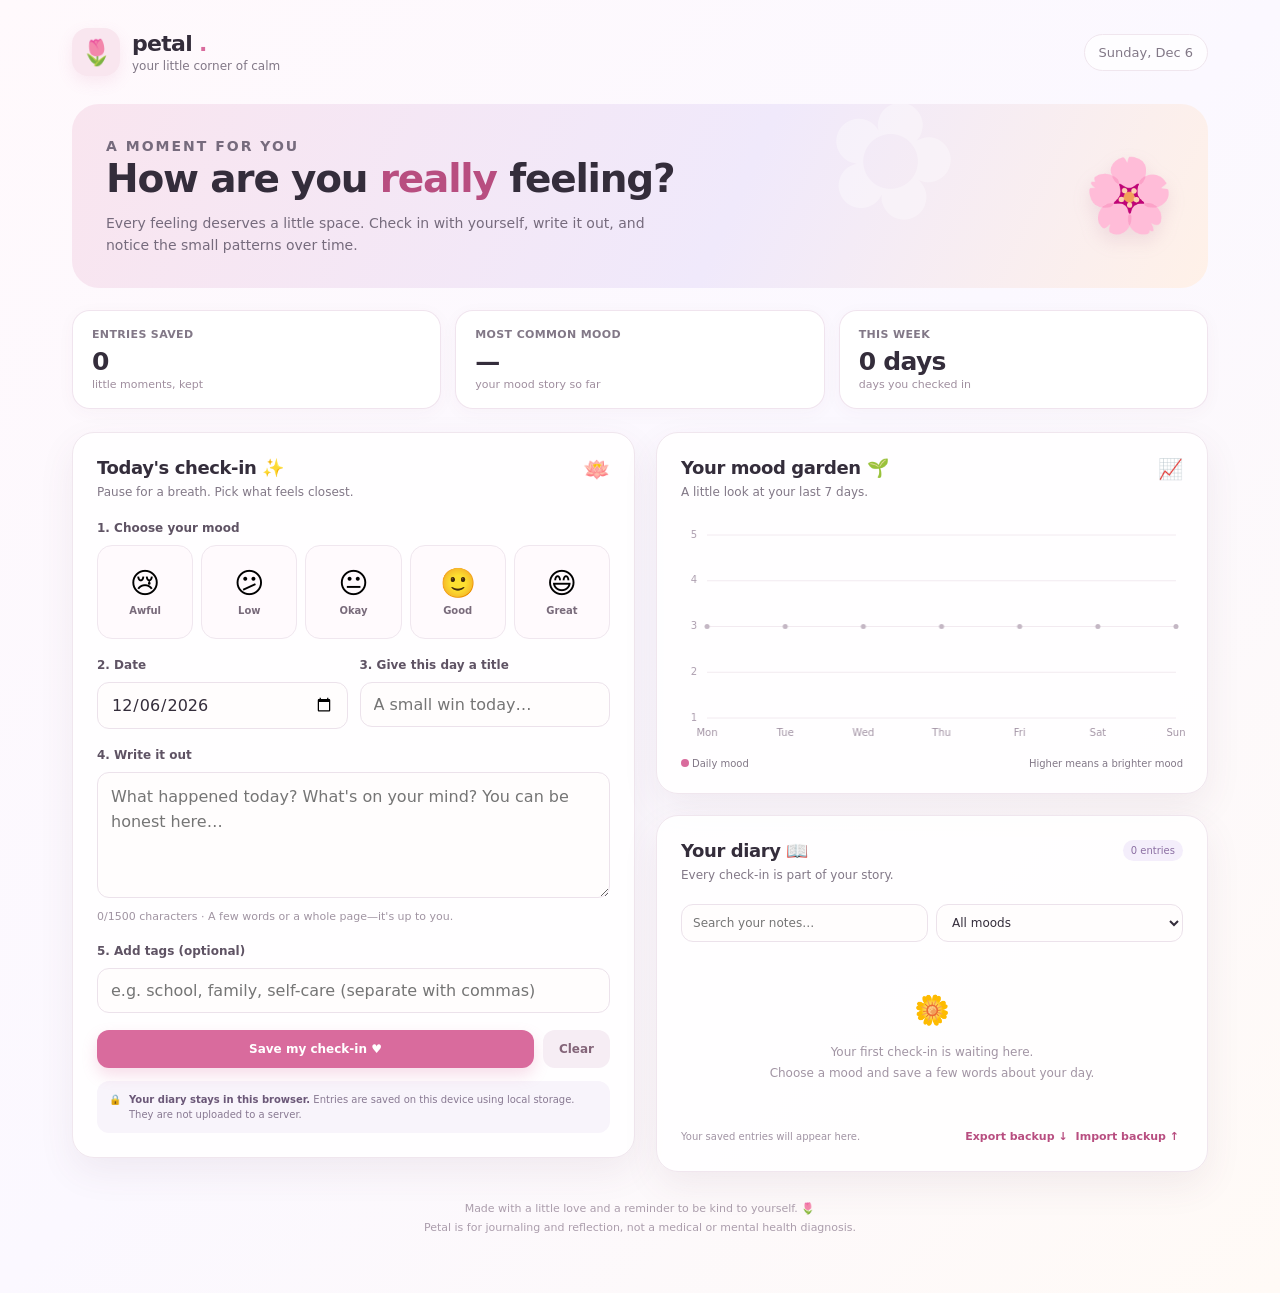
==== mood-tracker-diary.html @ ec08fe1b "Add files via upload" ====
<!DOCTYPE html>
<html lang="en">
<head>
<meta charset="UTF-8" />
<meta name="viewport" content="width=device-width, initial-scale=1.0" />
<title>Petal — Mood Tracker & Diary</title>
<style>
  :root{--ink:#342d3b;--muted:#827887;--pink:#d96b9d;--pink-dark:#b84e80;--rose:#f9e6ef;--lav:#eee8fb;--cream:#fffaf8;--line:#f0e6ee;--white:#fff;--green:#527d68;--shadow:0 14px 36px rgba(105,66,94,.08)}
  *{box-sizing:border-box}
  body{margin:0;background:linear-gradient(135deg,#fff9fc 0%,#fbf8ff 50%,#fffaf6 100%);font-family:Inter,ui-rounded,"Segoe UI",system-ui,-apple-system,sans-serif;color:var(--ink);min-height:100vh}
  button,input,textarea,select{font:inherit}
  button{cursor:pointer}
  .shell{max-width:1180px;margin:0 auto;padding:28px 22px 56px}
  header{display:flex;justify-content:space-between;align-items:center;gap:16px;margin-bottom:28px}
  .brand{display:flex;align-items:center;gap:12px}
  .brand-mark{display:grid;place-items:center;width:48px;height:48px;background:#f9e6ef;border-radius:16px;font-size:25px;box-shadow:0 6px 16px rgba(217,107,157,.12)}
  .brand h1{font-size:22px;letter-spacing:-.7px;margin:0;font-weight:800}
  .brand p{font-size:12px;color:var(--muted);margin:3px 0 0}
  .today-chip{border:1px solid var(--line);background:rgba(255,255,255,.78);color:var(--muted);padding:10px 14px;border-radius:999px;font-size:13px;white-space:nowrap}
  .hero{border-radius:27px;padding:31px 34px;background:linear-gradient(115deg,#f9e5ef 0%,#f0e9fb 58%,#fff1e8 100%);display:flex;align-items:center;justify-content:space-between;gap:22px;margin-bottom:22px;overflow:hidden;position:relative}
  .hero:after{content:'✿';position:absolute;right:22%;top:-38px;font-size:160px;color:rgba(255,255,255,.34);transform:rotate(15deg);pointer-events:none}
  .hero-copy{position:relative;z-index:1;max-width:650px}
  .eyebrow{text-transform:uppercase;letter-spacing:2px;font-size:10px;font-weight:800;color:#9f6287;margin:0 0 9px}
  .hero h2{font-size:clamp(27px,4vw,39px);letter-spacing:-1.2px;line-height:1.12;margin:0 0 11px}
  .hero p{margin:0;color:#766b7d;line-height:1.6;font-size:14px;max-width:540px}
  .hero-flower{font-size:72px;min-width:90px;text-align:center;filter:drop-shadow(0 8px 9px rgba(163,91,132,.14));z-index:1}
  .stats{display:grid;grid-template-columns:repeat(3,1fr);gap:14px;margin-bottom:23px}
  .stat{background:rgba(255,255,255,.88);border:1px solid rgba(239,226,237,.9);border-radius:18px;padding:17px 19px;box-shadow:0 4px 18px rgba(105,66,94,.035)}
  .stat-label{font-size:11px;color:var(--muted);font-weight:700;letter-spacing:.35px}
  .stat-value{font-size:25px;font-weight:800;letter-spacing:-.7px;margin-top:6px}
  .stat-note{font-size:11px;color:#a08f9f;margin-top:2px}
  .layout{display:grid;grid-template-columns:minmax(0,1.02fr) minmax(0,1fr);gap:21px;align-items:start}
  .panel{background:rgba(255,255,255,.9);border:1px solid var(--line);border-radius:22px;box-shadow:var(--shadow);padding:24px}
  .panel-head{display:flex;align-items:flex-start;justify-content:space-between;gap:12px;margin-bottom:20px}
  .panel h3{font-size:18px;letter-spacing:-.4px;margin:0}
  .panel-sub{font-size:12px;color:var(--muted);margin:5px 0 0;line-height:1.5}
  .small-label{display:block;font-weight:750;font-size:12px;margin:19px 0 10px;color:#5f5364}
  .moods{display:grid;grid-template-columns:repeat(5,minmax(0,1fr));gap:8px}
  .mood-btn{border:1px solid #f0e7ef;background:#fffafd;border-radius:15px;min-height:94px;padding:10px 4px 9px;display:flex;flex-direction:column;align-items:center;justify-content:center;gap:7px;transition:transform .15s,border-color .15s,background .15s}
  .mood-btn:hover{transform:translateY(-2px);border-color:#e5a8c7}
  .mood-btn[aria-pressed="true"]{background:#fce8f1;border:2px solid var(--pink);padding:9px 3px 8px;box-shadow:0 5px 13px rgba(217,107,157,.1)}
  .mood-emoji{font-size:29px;line-height:1}
  .mood-name{font-size:10px;font-weight:800;color:#796b7b}
  .field{width:100%;border:1px solid #ece2eb;background:#fffdfd;border-radius:12px;padding:12px 13px;outline:none;color:var(--ink);transition:border-color .15s,box-shadow .15s}
  .field:focus{border-color:#dc91b5;box-shadow:0 0 0 3px rgba(217,107,157,.12)}
  textarea.field{min-height:126px;resize:vertical;line-height:1.55}
  .form-row{display:grid;grid-template-columns:1fr 1fr;gap:12px}
  .helper{font-size:11px;color:#a094a2;margin-top:7px;line-height:1.45}
  .btn-row{display:flex;gap:9px;margin-top:17px;flex-wrap:wrap}
  .btn{border:0;border-radius:12px;padding:12px 16px;font-size:12px;font-weight:800;transition:transform .15s,filter .15s}
  .btn:hover{transform:translateY(-1px);filter:brightness(.99)}
  .btn-primary{background:var(--pink);color:white;box-shadow:0 7px 15px rgba(217,107,157,.22);flex:1}
  .btn-secondary{background:#f6edf4;color:#846579}
  .right-stack{display:flex;flex-direction:column;gap:21px}
  .chart-wrap{height:228px;position:relative;margin:4px -4px 0}
  canvas{width:100%;height:100%;display:block}
  .chart-legend{display:flex;align-items:center;gap:7px;flex-wrap:wrap;margin-top:9px;font-size:10px;color:var(--muted)}
  .legend-dot{width:8px;height:8px;border-radius:50%;display:inline-block;margin-right:3px}
  .history-tools{display:flex;gap:8px;margin-bottom:15px}
  .history-tools .field{padding:10px 11px;font-size:12px;min-width:0}
  .history-list{display:flex;flex-direction:column;gap:10px}
  .entry{border:1px solid #f0e7ee;border-radius:15px;padding:14px;background:#fffdfd}
  .entry-top{display:flex;align-items:center;gap:10px}
  .entry-emoji{width:43px;height:43px;flex:0 0 43px;background:#fbf0f5;border-radius:13px;display:grid;place-items:center;font-size:25px}
  .entry-main{min-width:0;flex:1}
  .entry-title{font-weight:800;font-size:13px;margin:0}
  .entry-date{font-size:10px;color:#9b8e9e;margin-top:4px}
  .entry-actions{display:flex;gap:5px}
  .icon-btn{border:0;background:#f8f1f6;color:#927b8f;border-radius:9px;width:29px;height:29px;font-size:13px;display:grid;place-items:center}
  .entry-note{font-size:12px;line-height:1.6;color:#6c6170;margin:12px 0 0;white-space:pre-wrap;overflow-wrap:anywhere}
  .entry-tags{display:flex;gap:5px;flex-wrap:wrap;margin-top:10px}
  .tag{font-size:10px;border-radius:999px;padding:5px 8px;background:#f4eefb;color:#8c70a3}
  .empty{padding:29px 12px;text-align:center;color:#a295a4;font-size:12px;line-height:1.7}
  .empty span{display:block;font-size:29px;margin-bottom:7px}
  .history-foot{display:flex;justify-content:space-between;align-items:center;gap:9px;margin-top:14px;font-size:10px;color:#a194a4}
  .text-button{color:var(--pink-dark);border:0;background:none;font-size:11px;font-weight:800;padding:4px}
  footer{text-align:center;color:#ab9dac;font-size:11px;margin-top:28px;line-height:1.7}
  .toast{position:fixed;bottom:22px;left:50%;transform:translate(-50%,18px);opacity:0;background:#352e3d;color:#fff;padding:11px 16px;border-radius:12px;font-size:12px;box-shadow:0 10px 28px rgba(30,20,30,.2);transition:.25s;pointer-events:none;z-index:9}
  .toast.show{opacity:1;transform:translate(-50%,0)}
  .privacy-note{display:flex;align-items:flex-start;gap:8px;background:#f8f4fb;border-radius:12px;padding:11px 12px;margin-top:13px;color:#887992;font-size:10px;line-height:1.5}
  .privacy-note strong{color:#6b5878}
  @media(max-width:850px){.layout{grid-template-columns:1fr}.hero{padding:26px}.hero-flower{font-size:58px}.right-stack{display:contents}.layout>.right-stack{margin-top:0}.stats{gap:9px}.stat{padding:14px}}
  @media(max-width:530px){.shell{padding:18px 12px 38px}.brand-mark{width:42px;height:42px}.brand h1{font-size:19px}.today-chip{font-size:10px;padding:9px}.hero{border-radius:21px;padding:24px 20px}.hero-flower{display:none}.hero h2{font-size:29px}.stats{grid-template-columns:1fr 1fr}.stat:last-child{grid-column:span 2}.stat-value{font-size:22px}.panel{padding:17px;border-radius:18px}.moods{gap:5px}.mood-btn{min-height:83px;border-radius:12px}.mood-emoji{font-size:25px}.mood-name{font-size:9px}.form-row{grid-template-columns:1fr}.history-tools{flex-direction:column}.history-foot{align-items:flex-start;flex-direction:column}}
</style>
</head>
<body>
<div class="shell">
  <header>
    <div class="brand"><div class="brand-mark">🌷</div><div><h1>petal <span style="color:#d96b9d">.</span></h1><p>your little corner of calm</p></div></div>
    <div class="today-chip" id="todayChip">A gentle day to check in</div>
  </header>

  <section class="hero">
    <div class="hero-copy"><p class="eyebrow">A moment for you</p><h2>How are you <span style="color:#b84e80">really</span> feeling?</h2><p>Every feeling deserves a little space. Check in with yourself, write it out, and notice the small patterns over time.</p></div>
    <div class="hero-flower" aria-hidden="true">🌸</div>
  </section>

  <section class="stats" aria-label="Mood summary">
    <div class="stat"><div class="stat-label">ENTRIES SAVED</div><div class="stat-value" id="totalEntries">0</div><div class="stat-note">little moments, kept</div></div>
    <div class="stat"><div class="stat-label">MOST COMMON MOOD</div><div class="stat-value" id="commonMood">—</div><div class="stat-note" id="commonMoodNote">your mood story so far</div></div>
    <div class="stat"><div class="stat-label">THIS WEEK</div><div class="stat-value" id="weekCount">0 days</div><div class="stat-note">days you checked in</div></div>
  </section>

  <main class="layout">
    <section class="panel" id="entryPanel">
      <div class="panel-head"><div><h3>Today's check-in ✨</h3><p class="panel-sub">Pause for a breath. Pick what feels closest.</p></div><span style="font-size:22px">🪷</span></div>
      <form id="moodForm">
        <span class="small-label" style="margin-top:0">1. Choose your mood</span>
        <div class="moods" id="moodChoices" role="group" aria-label="Choose your mood">
          <button class="mood-btn" type="button" data-mood="Awful" aria-pressed="false"><span class="mood-emoji">😢</span><span class="mood-name">Awful</span></button>
          <button class="mood-btn" type="button" data-mood="Low" aria-pressed="false"><span class="mood-emoji">😕</span><span class="mood-name">Low</span></button>
          <button class="mood-btn" type="button" data-mood="Okay" aria-pressed="false"><span class="mood-emoji">😐</span><span class="mood-name">Okay</span></button>
          <button class="mood-btn" type="button" data-mood="Good" aria-pressed="false"><span class="mood-emoji">🙂</span><span class="mood-name">Good</span></button>
          <button class="mood-btn" type="button" data-mood="Great" aria-pressed="false"><span class="mood-emoji">😄</span><span class="mood-name">Great</span></button>
        </div>
        <div class="form-row">
          <div><label class="small-label" for="entryDate">2. Date</label><input class="field" id="entryDate" type="date" required /></div>
          <div><label class="small-label" for="entryTitle">3. Give this day a title</label><input class="field" id="entryTitle" type="text" maxlength="60" placeholder="A small win today…" /></div>
        </div>
        <label class="small-label" for="entryNote">4. Write it out</label>
        <textarea class="field" id="entryNote" maxlength="1500" placeholder="What happened today? What's on your mind? You can be honest here…"></textarea>
        <div class="helper"><span id="charCount">0</span>/1500 characters · A few words or a whole page—it's up to you.</div>
        <label class="small-label" for="entryTags">5. Add tags (optional)</label>
        <input class="field" id="entryTags" type="text" maxlength="100" placeholder="e.g. school, family, self-care (separate with commas)" />
        <div class="btn-row"><button class="btn btn-primary" type="submit" id="saveBtn">Save my check-in ♥</button><button class="btn btn-secondary" type="button" id="clearBtn">Clear</button></div>
        <div class="privacy-note"><span>🔒</span><span><strong>Your diary stays in this browser.</strong> Entries are saved on this device using local storage. They are not uploaded to a server.</span></div>
      </form>
    </section>

    <div class="right-stack">
      <section class="panel">
        <div class="panel-head"><div><h3>Your mood garden 🌱</h3><p class="panel-sub">A little look at your last 7 days.</p></div><span style="font-size:20px">📈</span></div>
        <div class="chart-wrap"><canvas id="moodChart" role="img" aria-label="Mood chart for the last seven days"></canvas></div>
        <div class="chart-legend"><span><i class="legend-dot" style="background:#d96b9d"></i>Daily mood</span><span style="margin-left:auto">Higher means a brighter mood</span></div>
      </section>

      <section class="panel">
        <div class="panel-head"><div><h3>Your diary 📖</h3><p class="panel-sub">Every check-in is part of your story.</p></div><span id="historyCount" class="tag">0 entries</span></div>
        <div class="history-tools"><input class="field" id="searchEntries" type="search" placeholder="Search your notes…" aria-label="Search diary entries" /><select class="field" id="filterMood" aria-label="Filter by mood"><option value="all">All moods</option><option>Awful</option><option>Low</option><option>Okay</option><option>Good</option><option>Great</option></select></div>
        <div class="history-list" id="historyList"></div>
        <div class="history-foot"><span id="historyFootNote">Your saved entries will appear here.</span><div><button class="text-button" type="button" id="exportBtn">Export backup ↓</button><button class="text-button" type="button" id="importBtn">Import backup ↑</button><input id="importFile" type="file" accept="application/json,.json" hidden /></div></div>
      </section>
    </div>
  </main>
  <footer>Made with a little love and a reminder to be kind to yourself. 🌷<br>Petal is for journaling and reflection, not a medical or mental health diagnosis.</footer>
</div>
<div class="toast" id="toast" role="status" aria-live="polite"></div>
<script>
(() => {
  const STORAGE_KEY = 'petalMoodDiary_v1';
  const MOODS = {
    Awful: { emoji: '😢', score: 1, color: '#9f8cce' },
    Low:   { emoji: '😕', score: 2, color: '#b5a1db' },
    Okay:  { emoji: '😐', score: 3, color: '#e8b7a5' },
    Good:  { emoji: '🙂', score: 4, color: '#e38eb5' },
    Great: { emoji: '😄', score: 5, color: '#d96b9d' }
  };
  let entries = loadEntries();
  let selectedMood = '';
  let editingId = null;
  let toastTimer;
  const $ = id => document.getElementById(id);
  const todayLocal = () => {
    const d = new Date();
    return `${d.getFullYear()}-${String(d.getMonth()+1).padStart(2,'0')}-${String(d.getDate()).padStart(2,'0')}`;
  };
  const dateFromISO = value => {
    const [y,m,d] = value.split('-').map(Number);
    return new Date(y, m-1, d, 12);
  };
  const fmtDate = value => dateFromISO(value).toLocaleDateString(undefined, { month:'short', day:'numeric', year:'numeric' });
  const fmtShort = value => dateFromISO(value).toLocaleDateString(undefined, { weekday:'short' });
  const escapeHTML = value => String(value ?? '').replace(/[&<>"']/g, ch => ({'&':'&amp;','<':'&lt;','>':'&gt;','"':'&quot;',"'":'&#39;'}[ch]));

  function loadEntries() {
    try {
      const value = JSON.parse(localStorage.getItem(STORAGE_KEY) || '[]');
      if (!Array.isArray(value)) return [];
      return value.filter(e => e && typeof e.id === 'string' && MOODS[e.mood] && /^\d{4}-\d{2}-\d{2}$/.test(e.date)).map(e => ({
        id:e.id, date:e.date, mood:e.mood, title:String(e.title || ''), note:String(e.note || ''),
        tags:Array.isArray(e.tags) ? e.tags.filter(t=>typeof t==='string').slice(0,10) : [],
        createdAt:Number(e.createdAt)||Date.now(), updatedAt:Number(e.updatedAt)||Number(e.createdAt)||Date.now()
      }));
    } catch { return []; }
  }
  function persist() {
    try { localStorage.setItem(STORAGE_KEY, JSON.stringify(entries)); return true; }
    catch { showToast('Could not save. Your browser storage may be full or disabled.'); return false; }
  }
  function showToast(message) {
    const el = $('toast'); el.textContent = message; el.classList.add('show');
    clearTimeout(toastTimer); toastTimer = setTimeout(() => el.classList.remove('show'), 2600);
  }
  function selectMood(mood) {
    selectedMood = mood;
    document.querySelectorAll('.mood-btn').forEach(btn => btn.setAttribute('aria-pressed', String(btn.dataset.mood === mood)));
  }
  function resetForm() {
    editingId = null; selectedMood = '';
    $('moodForm').reset(); $('entryDate').value = todayLocal(); $('charCount').textContent = '0'; $('saveBtn').textContent = 'Save my check-in ♥';
    document.querySelectorAll('.mood-btn').forEach(btn => btn.setAttribute('aria-pressed','false'));
  }
  function summarize() {
    $('totalEntries').textContent = entries.length;
    const counts = {};
    entries.forEach(e => counts[e.mood] = (counts[e.mood] || 0) + 1);
    const sorted = Object.entries(counts).sort((a,b) => b[1]-a[1]);
    $('commonMood').textContent = sorted.length ? `${MOODS[sorted[0][0]].emoji} ${sorted[0][0]}` : '—';
    $('commonMoodNote').textContent = sorted.length ? `${sorted[0][1]} ${sorted[0][1] === 1 ? 'check-in' : 'check-ins'} with this mood` : 'your mood story so far';
    const cutoff = dateFromISO(todayLocal()); cutoff.setDate(cutoff.getDate()-6); cutoff.setHours(0,0,0,0);
    const days = new Set(entries.filter(e => dateFromISO(e.date) >= cutoff && dateFromISO(e.date) <= dateFromISO(todayLocal())).map(e=>e.date));
    $('weekCount').textContent = `${days.size} ${days.size === 1 ? 'day' : 'days'}`;
    $('historyCount').textContent = `${entries.length} ${entries.length === 1 ? 'entry' : 'entries'}`;
  }
  function renderHistory() {
    const q = $('searchEntries').value.trim().toLowerCase();
    const filter = $('filterMood').value;
    const list = entries.filter(e => (filter === 'all' || e.mood === filter) && (!q || [e.title,e.note,e.mood,...e.tags].join(' ').toLowerCase().includes(q)))
      .sort((a,b) => b.date.localeCompare(a.date) || b.updatedAt-a.updatedAt);
    const container = $('historyList');
    if (!list.length) {
      container.innerHTML = `<div class="empty"><span>${entries.length ? '🔎' : '🌼'}</span>${entries.length ? 'No entries match your search yet.' : 'Your first check-in is waiting here.<br>Choose a mood and save a few words about your day.'}</div>`;
      $('historyFootNote').textContent = entries.length ? 'Try another search or mood filter.' : 'Your saved entries will appear here.';
      return;
    }
    container.innerHTML = list.map(e => {
      const mood = MOODS[e.mood];
      const title = e.title.trim() || `${e.mood} day`;
      const note = e.note.trim() ? `<p class="entry-note">${escapeHTML(e.note)}</p>` : '';
      const tags = e.tags.length ? `<div class="entry-tags">${e.tags.map(t=>`<span class="tag">#${escapeHTML(t)}</span>`).join('')}</div>` : '';
      return `<article class="entry"><div class="entry-top"><div class="entry-emoji" style="background:${mood.color}22">${mood.emoji}</div><div class="entry-main"><p class="entry-title">${escapeHTML(title)}</p><div class="entry-date">${escapeHTML(fmtDate(e.date))} · Feeling ${escapeHTML(e.mood.toLowerCase())}</div></div><div class="entry-actions"><button class="icon-btn" type="button" title="Edit entry" aria-label="Edit entry" data-action="edit" data-id="${escapeHTML(e.id)}">✎</button><button class="icon-btn" type="button" title="Delete entry" aria-label="Delete entry" data-action="delete" data-id="${escapeHTML(e.id)}">×</button></div></div>${note}${tags}</article>`;
    }).join('');
    $('historyFootNote').textContent = `Showing ${list.length} of ${entries.length} saved ${entries.length === 1 ? 'entry' : 'entries'}.`;
  }
  function renderChart() {
    const canvas = $('moodChart');
    const rect = canvas.getBoundingClientRect();
    if (!rect.width || !rect.height) return;
    const dpr = Math.max(1, window.devicePixelRatio || 1);
    canvas.width = Math.floor(rect.width*dpr); canvas.height = Math.floor(rect.height*dpr);
    const ctx = canvas.getContext('2d'); ctx.scale(dpr,dpr);
    const w = rect.width, h = rect.height;
    ctx.clearRect(0,0,w,h);
    const left=30, right=12, top=14, bottom=31, cw=w-left-right, ch=h-top-bottom;
    const labels=['1','2','3','4','5'];
    ctx.font='10px system-ui'; ctx.textAlign='right'; ctx.textBaseline='middle';
    [1,2,3,4,5].forEach(score => {
      const y=top+ch-(score-1)*(ch/4);
      ctx.strokeStyle='#f2eaf0'; ctx.lineWidth=1; ctx.beginPath(); ctx.moveTo(left,y); ctx.lineTo(w-right,y); ctx.stroke();
      ctx.fillStyle='#ad9eaf'; ctx.fillText(labels[score-1],left-10,y);
    });
    const days=[]; const today=dateFromISO(todayLocal());
    for(let i=6;i>=0;i--){const d=new Date(today);d.setDate(d.getDate()-i);const iso=`${d.getFullYear()}-${String(d.getMonth()+1).padStart(2,'0')}-${String(d.getDate()).padStart(2,'0')}`;const dayEntries=entries.filter(e=>e.date===iso);let avg=null;if(dayEntries.length)avg=dayEntries.reduce((s,e)=>s+MOODS[e.mood].score,0)/dayEntries.length;days.push({iso,label:fmtShort(iso),score:avg,count:dayEntries.length});}
    ctx.textAlign='center';ctx.textBaseline='top';ctx.font='10px system-ui';
    const points=days.map((d,i)=>({x:left+(days.length===1?cw/2:i*cw/(days.length-1)),y:d.score===null?null:top+ch-(d.score-1)*(ch/4),...d}));
    // Connect only consecutive days that have a mood value.
    ctx.lineWidth=2.5;ctx.lineCap='round';ctx.lineJoin='round';ctx.strokeStyle='#d96b9d';ctx.beginPath();let drawing=false;
    points.forEach(p=>{if(p.y===null){drawing=false;return;}if(!drawing){ctx.moveTo(p.x,p.y);drawing=true;}else ctx.lineTo(p.x,p.y);});ctx.stroke();
    points.forEach(p=>{
      ctx.fillStyle='#fff';ctx.strokeStyle=p.y===null?'#eaddE6':'#d96b9d';ctx.lineWidth=2;
      if(p.y!==null){ctx.beginPath();ctx.arc(p.x,p.y,4.5,0,Math.PI*2);ctx.fill();ctx.stroke();}
      ctx.fillStyle='#a394a5';ctx.fillText(p.label,p.x,h-bottom+10);
      if(p.y===null){ctx.fillStyle='#c4b7c4';ctx.beginPath();ctx.arc(p.x,top+ch/2,2.5,0,Math.PI*2);ctx.fill();}
    });
    canvas.setAttribute('aria-label','Mood chart for the last seven days: '+days.map(d=>`${d.label} ${d.score===null?'no entry':`average mood ${d.score.toFixed(1)} out of 5`}`).join(', '));
  }
  function renderAll(){summarize();renderHistory();renderChart();}

  document.querySelectorAll('.mood-btn').forEach(btn => btn.addEventListener('click',()=>selectMood(btn.dataset.mood)));
  $('entryDate').value = todayLocal();
  $('todayChip').textContent = new Date().toLocaleDateString(undefined,{weekday:'long',month:'short',day:'numeric'});
  $('entryNote').addEventListener('input',()=> $('charCount').textContent = $('entryNote').value.length);
  $('moodForm').addEventListener('submit',event=>{
    event.preventDefault();
    if(!selectedMood){showToast('Choose the mood that feels closest to you.');return;}
    const date=$('entryDate').value;
    if(!date){showToast('Please choose a date for your check-in.');return;}
    const title=$('entryTitle').value.trim();const note=$('entryNote').value.trim();
    const tags=[...new Set($('entryTags').value.split(',').map(t=>t.trim().replace(/^#+/,'')).filter(Boolean))].slice(0,10);
    const now=Date.now();
    if(editingId){const index=entries.findIndex(e=>e.id===editingId);if(index>=0)entries[index]={...entries[index],date,mood:selectedMood,title,note,tags,updatedAt:now};showToast('Your check-in has been updated 🌷');}
    else {entries.push({id:`${now}-${Math.random().toString(36).slice(2,9)}`,date,mood:selectedMood,title,note,tags,createdAt:now,updatedAt:now});showToast('Check-in saved. Thank you for checking in ♥');}
    const saved=persist(); if(!saved) return;
    resetForm();renderAll();
  });
  $('clearBtn').addEventListener('click',()=>{resetForm();showToast('Form cleared. Take your time.');});
  $('searchEntries').addEventListener('input',renderHistory);
  $('filterMood').addEventListener('change',renderHistory);
  $('historyList').addEventListener('click',event=>{
    const btn=event.target.closest('button[data-action]');if(!btn)return;
    const entry=entries.find(e=>e.id===btn.dataset.id);if(!entry)return;
    if(btn.dataset.action==='delete'){
      if(!confirm(`Delete this ${entry.mood.toLowerCase()} check-in from ${fmtDate(entry.date)}? This cannot be undone.`))return;
      entries=entries.filter(e=>e.id!==entry.id);persist();if(editingId===entry.id)resetForm();renderAll();showToast('Entry deleted.');
    } else if(btn.dataset.action==='edit'){
      editingId=entry.id;selectMood(entry.mood);$('entryDate').value=entry.date;$('entryTitle').value=entry.title;$('entryNote').value=entry.note;$('entryTags').value=entry.tags.join(', ');$('charCount').textContent=entry.note.length;$('saveBtn').textContent='Update my check-in ♥';
      $('entryPanel').scrollIntoView({behavior:'smooth',block:'start'});showToast('You can now edit this check-in.');
    }
  });
  $('exportBtn').addEventListener('click',()=>{
    const blob=new Blob([JSON.stringify({app:'Petal Mood Tracker',version:1,exportedAt:new Date().toISOString(),entries},null,2)],{type:'application/json'});
    const url=URL.createObjectURL(blob);const a=document.createElement('a');a.href=url;a.download=`petal-mood-diary-${todayLocal()}.json`;document.body.appendChild(a);a.click();a.remove();URL.revokeObjectURL(url);showToast('Your backup has been exported.');
  });
  $('importBtn').addEventListener('click',()=>$('importFile').click());
  $('importFile').addEventListener('change',async event=>{
    const file=event.target.files?.[0];if(!file)return;
    try{
      const data=JSON.parse(await file.text());const incoming=Array.isArray(data)?data:data.entries;
      if(!Array.isArray(incoming))throw new Error('Invalid backup format');
      const valid=incoming.filter(e=>e&&MOODS[e.mood]&&typeof e.date==='string'&&/^\d{4}-\d{2}-\d{2}$/.test(e.date)).map(e=>({id:typeof e.id==='string'?e.id:`import-${Date.now()}-${Math.random().toString(36).slice(2)}`,date:e.date,mood:e.mood,title:String(e.title||''),note:String(e.note||''),tags:Array.isArray(e.tags)?e.tags.filter(t=>typeof t==='string').slice(0,10):[],createdAt:Number(e.createdAt)||Date.now(),updatedAt:Number(e.updatedAt)||Date.now()}));
      if(!valid.length)throw new Error('No valid entries found');
      if(!confirm(`Import ${valid.length} entr${valid.length===1?'y':'ies'}? Entries with matching IDs will be replaced; other entries will be kept.`))return;
      const map=new Map(entries.map(e=>[e.id,e]));valid.forEach(e=>map.set(e.id,e));entries=[...map.values()];if(persist()){renderAll();showToast(`${valid.length} entr${valid.length===1?'y':'ies'} imported.`);}
    }catch{showToast('That file does not look like a valid Petal backup.');}
    finally{event.target.value='';}
  });
  window.addEventListener('resize',renderChart);
  if(!('localStorage' in window))showToast('Browser storage is unavailable; entries may not be saved.');
  renderAll();
})();
</script>
</body>
</html>
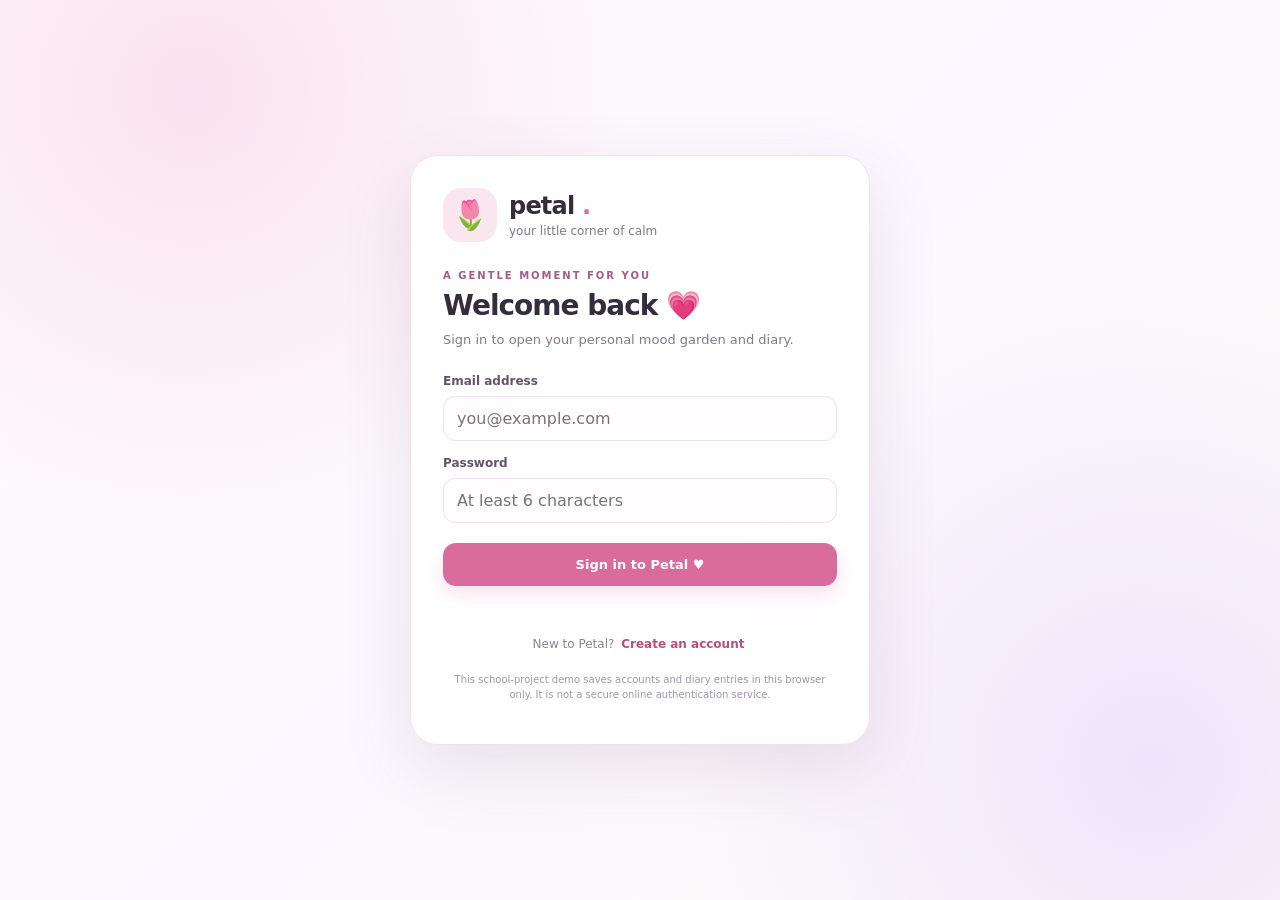
==== commit c3440cfe: "Implement sign-in and profile functionality Added authentication UI and profile management features." ====
--- a/mood-tracker-diary.html
+++ b/mood-tracker-diary.html
@@ -79,15 +79,45 @@
   .toast.show{opacity:1;transform:translate(-50%,0)}
   .privacy-note{display:flex;align-items:flex-start;gap:8px;background:#f8f4fb;border-radius:12px;padding:11px 12px;margin-top:13px;color:#887992;font-size:10px;line-height:1.5}
   .privacy-note strong{color:#6b5878}
+  /* Sign-in and profile */
+  .auth-screen{min-height:100vh;display:grid;place-items:center;padding:26px 16px;background:radial-gradient(circle at 15% 10%,#f9e2ef 0,transparent 32%),radial-gradient(circle at 90% 85%,#eee4fb 0,transparent 34%),linear-gradient(135deg,#fff9fc,#fbf8ff 52%,#fffaf6)}
+  .auth-card{width:min(100%,460px);background:rgba(255,255,255,.94);border:1px solid #f0e2ed;border-radius:28px;padding:32px;box-shadow:0 24px 70px rgba(105,66,94,.13)}
+  .auth-brand{display:flex;align-items:center;gap:12px;margin-bottom:28px}.auth-brand-mark{width:54px;height:54px;border-radius:18px;display:grid;place-items:center;background:#f9e6ef;font-size:29px}.auth-brand h1{font-size:24px;letter-spacing:-.8px;margin:0}.auth-brand p{font-size:12px;color:var(--muted);margin:4px 0 0}
+  .auth-eyebrow{color:#a45d83;text-transform:uppercase;letter-spacing:2px;font-size:10px;font-weight:850;margin:0 0 9px}.auth-card h2{font-size:28px;letter-spacing:-1px;line-height:1.15;margin:0 0 8px}.auth-description{font-size:13px;color:#857889;line-height:1.6;margin:0 0 23px}.auth-field-label{display:block;font-size:12px;font-weight:800;color:#625567;margin:15px 0 8px}.auth-submit{margin-top:20px;width:100%;border:0;border-radius:13px;background:var(--pink);color:white;padding:14px 16px;font-weight:850;font-size:13px;box-shadow:0 8px 18px rgba(217,107,157,.2)}.auth-switch{font-size:12px;text-align:center;color:#8e8292;margin:20px 0 0}.auth-switch button{border:0;background:none;color:var(--pink-dark);font-weight:850;padding:3px}.auth-message{min-height:18px;font-size:11px;line-height:1.5;color:#b44d73;margin-top:10px}.auth-note{font-size:10px;line-height:1.5;color:#a294a5;margin-top:18px;text-align:center}
+  .header-actions{display:flex;align-items:center;gap:9px}.profile-trigger{display:flex;align-items:center;gap:8px;border:1px solid var(--line);background:rgba(255,255,255,.86);border-radius:999px;padding:7px 12px 7px 7px;color:#765d73;font-size:12px;font-weight:800;white-space:nowrap}.profile-mini{width:28px;height:28px;border-radius:50%;display:grid;place-items:center;background:#f5dbe9;color:#a04a78;font-size:11px;font-weight:900}
+  .profile-overlay{position:fixed;inset:0;z-index:20;background:rgba(49,35,50,.28);backdrop-filter:blur(5px);display:grid;place-items:center;padding:18px}.profile-overlay[hidden]{display:none}.profile-card{width:min(100%,430px);border:1px solid #f0e2ed;border-radius:25px;background:#fffdfd;padding:26px;box-shadow:0 25px 80px rgba(53,35,52,.2)}.profile-top{display:flex;align-items:center;justify-content:space-between;gap:12px}.profile-top h2{font-size:18px;margin:0}.profile-close{border:0;border-radius:10px;background:#f8eff5;color:#8d7187;width:34px;height:34px;font-size:20px}.profile-person{text-align:center;padding:16px 0 20px}.profile-avatar{width:76px;height:76px;margin:0 auto 12px;border-radius:25px;display:grid;place-items:center;background:linear-gradient(135deg,#f8dce9,#eae0fa);color:#97577a;font-size:27px;font-weight:900}.profile-person h3{font-size:20px;margin:0 0 5px}.profile-person p{font-size:12px;color:var(--muted);margin:0;overflow-wrap:anywhere}.profile-stat{border:1px solid #f0e6ef;border-radius:14px;background:#fff9fc;padding:13px 15px;display:flex;align-items:center;justify-content:space-between;font-size:12px;color:#86788a;margin:6px 0 17px}.profile-stat strong{font-size:18px;color:#493e4e}.profile-actions{display:flex;gap:9px;margin-top:17px}.profile-actions .btn{flex:1}.btn-logout{background:#f8e9ef;color:#a33f6d}.profile-hint{font-size:10px;line-height:1.5;color:#a094a2;margin:13px 0 0}
+  @media(max-width:530px){.auth-card{padding:24px 20px;border-radius:22px}.auth-card h2{font-size:25px}.header-actions{gap:6px;flex-direction:column-reverse;align-items:flex-end}.profile-trigger{font-size:10px;padding-right:9px}.today-chip{font-size:10px;padding:7px 9px}}
   @media(max-width:850px){.layout{grid-template-columns:1fr}.hero{padding:26px}.hero-flower{font-size:58px}.right-stack{display:contents}.layout>.right-stack{margin-top:0}.stats{gap:9px}.stat{padding:14px}}
   @media(max-width:530px){.shell{padding:18px 12px 38px}.brand-mark{width:42px;height:42px}.brand h1{font-size:19px}.today-chip{font-size:10px;padding:9px}.hero{border-radius:21px;padding:24px 20px}.hero-flower{display:none}.hero h2{font-size:29px}.stats{grid-template-columns:1fr 1fr}.stat:last-child{grid-column:span 2}.stat-value{font-size:22px}.panel{padding:17px;border-radius:18px}.moods{gap:5px}.mood-btn{min-height:83px;border-radius:12px}.mood-emoji{font-size:25px}.mood-name{font-size:9px}.form-row{grid-template-columns:1fr}.history-tools{flex-direction:column}.history-foot{align-items:flex-start;flex-direction:column}}
 </style>
 </head>
 <body>
-<div class="shell">
+<section class="auth-screen" id="authScreen" aria-label="Sign in to Petal">
+  <div class="auth-card">
+    <div class="auth-brand"><div class="auth-brand-mark">🌷</div><div><h1>petal <span style="color:#d96b9d">.</span></h1><p>your little corner of calm</p></div></div>
+    <p class="auth-eyebrow">A gentle moment for you</p>
+    <h2 id="authTitle">Welcome back 💗</h2>
+    <p class="auth-description" id="authDescription">Sign in to open your personal mood garden and diary.</p>
+    <form id="authForm" novalidate>
+      <div id="authNameWrap" hidden><label class="auth-field-label" for="authName">Your name</label><input class="field" id="authName" type="text" maxlength="50" autocomplete="name" placeholder="What should we call you?" /></div>
+      <label class="auth-field-label" for="authEmail">Email address</label>
+      <input class="field" id="authEmail" type="email" maxlength="160" autocomplete="email" placeholder="you@example.com" required />
+      <label class="auth-field-label" for="authPassword">Password</label>
+      <input class="field" id="authPassword" type="password" minlength="6" autocomplete="current-password" placeholder="At least 6 characters" required />
+      <button class="auth-submit" id="authSubmit" type="submit">Sign in to Petal ♥</button>
+      <div class="auth-message" id="authMessage" role="status" aria-live="polite"></div>
+    </form>
+    <p class="auth-switch"><span id="authSwitchText">New to Petal?</span> <button id="authSwitch" type="button">Create an account</button></p>
+    <p class="auth-note">This school-project demo saves accounts and diary entries in this browser only. It is not a secure online authentication service.</p>
+  </div>
+</section>
+<div class="shell" id="appShell" style="display:none">
   <header>
     <div class="brand"><div class="brand-mark">🌷</div><div><h1>petal <span style="color:#d96b9d">.</span></h1><p>your little corner of calm</p></div></div>
-    <div class="today-chip" id="todayChip">A gentle day to check in</div>
+    <div class="header-actions">
+      <button class="profile-trigger" id="profileOpen" type="button" aria-haspopup="dialog"><span class="profile-mini" id="headerInitial">P</span><span id="headerUserName">My profile</span></button>
+      <div class="today-chip" id="todayChip">A gentle day to check in</div>
+    </div>
   </header>
 
   <section class="hero">
@@ -144,10 +174,27 @@
   </main>
   <footer>Made with a little love and a reminder to be kind to yourself. 🌷<br>Petal is for journaling and reflection, not a medical or mental health diagnosis.</footer>
 </div>
+<div class="profile-overlay" id="profileOverlay" hidden>
+  <section class="profile-card" role="dialog" aria-modal="true" aria-labelledby="profileDialogTitle">
+    <div class="profile-top"><h2 id="profileDialogTitle">Your profile 🌷</h2><button class="profile-close" id="profileClose" type="button" aria-label="Close profile">×</button></div>
+    <div class="profile-person"><div class="profile-avatar" id="profileInitial">P</div><h3 id="profileName">Petal User</h3><p id="profileEmail">you@example.com</p></div>
+    <form id="profileForm">
+      <label class="auth-field-label" for="profileNameInput">Display name</label>
+      <input class="field" id="profileNameInput" type="text" maxlength="50" required />
+      <button class="btn btn-primary" style="width:100%;margin-top:10px" type="submit">Save profile</button>
+    </form>
+    <div class="profile-stat"><span>Your saved check-ins</span><strong id="profileEntryCount">0</strong></div>
+    <div class="profile-actions"><button class="btn btn-secondary" id="profileClose2" type="button">Back to diary</button><button class="btn btn-logout" id="logoutBtn" type="button">Log out ↗</button></div>
+    <p class="profile-hint">Logging out closes your session but does not delete your diary entries. Your profile is stored only on this device.</p>
+  </section>
+</div>
 <div class="toast" id="toast" role="status" aria-live="polite"></div>
 <script>
 (() => {
   const STORAGE_KEY = 'petalMoodDiary_v1';
+  const ACCOUNTS_KEY = 'petalAccounts_v1';
+  const SESSION_KEY = 'petalSession_v1';
+  let currentUser = null;
   const MOODS = {
     Awful: { emoji: '😢', score: 1, color: '#9f8cce' },
     Low:   { emoji: '😕', score: 2, color: '#b5a1db' },
@@ -155,7 +202,7 @@
     Good:  { emoji: '🙂', score: 4, color: '#e38eb5' },
     Great: { emoji: '😄', score: 5, color: '#d96b9d' }
   };
-  let entries = loadEntries();
+  let entries = [];
   let selectedMood = '';
   let editingId = null;
   let toastTimer;
@@ -174,7 +221,14 @@
 
   function loadEntries() {
     try {
-      const value = JSON.parse(localStorage.getItem(STORAGE_KEY) || '[]');
+      const userKey = currentUser ? `${STORAGE_KEY}:${encodeURIComponent(currentUser.email)}` : STORAGE_KEY;
+      let stored = localStorage.getItem(userKey);
+      // Migrate diary entries created by an older version into the first account that signs in.
+      if (stored === null && currentUser) {
+        const legacy = localStorage.getItem(STORAGE_KEY);
+        if (legacy !== null) { stored = legacy; localStorage.setItem(userKey, legacy); localStorage.removeItem(STORAGE_KEY); }
+      }
+      const value = JSON.parse(stored || '[]');
       if (!Array.isArray(value)) return [];
       return value.filter(e => e && typeof e.id === 'string' && MOODS[e.mood] && /^\d{4}-\d{2}-\d{2}$/.test(e.date)).map(e => ({
         id:e.id, date:e.date, mood:e.mood, title:String(e.title || ''), note:String(e.note || ''),
@@ -184,7 +238,11 @@
     } catch { return []; }
   }
   function persist() {
-    try { localStorage.setItem(STORAGE_KEY, JSON.stringify(entries)); return true; }
+    try {
+      if (!currentUser) { showToast('Please sign in before saving your diary.'); return false; }
+      const userKey = `${STORAGE_KEY}:${encodeURIComponent(currentUser.email)}`;
+      localStorage.setItem(userKey, JSON.stringify(entries)); return true;
+    }
     catch { showToast('Could not save. Your browser storage may be full or disabled.'); return false; }
   }
   function showToast(message) {
@@ -267,6 +325,121 @@
   function renderAll(){summarize();renderHistory();renderChart();}
 
   document.querySelectorAll('.mood-btn').forEach(btn => btn.addEventListener('click',()=>selectMood(btn.dataset.mood)));
+  let authMode = 'login';
+  const readAccounts = () => {
+    try { const list = JSON.parse(localStorage.getItem(ACCOUNTS_KEY) || '[]'); return Array.isArray(list) ? list : []; }
+    catch { return []; }
+  };
+  const writeAccounts = list => localStorage.setItem(ACCOUNTS_KEY, JSON.stringify(list));
+  async function hashPassword(password) {
+    // Hash the demo password before storing it. Client-only authentication is still not production security.
+    try {
+      if (window.crypto && window.crypto.subtle && window.TextEncoder) {
+        const bytes = new TextEncoder().encode(password);
+        const digest = await window.crypto.subtle.digest('SHA-256', bytes);
+        return 'sha256:' + Array.from(new Uint8Array(digest)).map(b => b.toString(16).padStart(2, '0')).join('');
+      }
+    } catch {}
+    // Fallback for browsers without Web Crypto; use Live Server for the best compatibility.
+    return 'demo:' + btoa(unescape(encodeURIComponent(password)));
+  }
+  function setAuthMode(mode) {
+    authMode = mode;
+    const creating = mode === 'register';
+    $('authTitle').textContent = creating ? 'Create your little space 🌷' : 'Welcome back 💗';
+    $('authDescription').textContent = creating ? 'Create a profile to keep your moods and journal entries together.' : 'Sign in to open your personal mood garden and diary.';
+    $('authNameWrap').hidden = !creating;
+    $('authName').required = creating;
+    $('authPassword').autocomplete = creating ? 'new-password' : 'current-password';
+    $('authSubmit').textContent = creating ? 'Create my account ♥' : 'Sign in to Petal ♥';
+    $('authSwitchText').textContent = creating ? 'Already have an account?' : 'New to Petal?';
+    $('authSwitch').textContent = creating ? 'Sign in' : 'Create an account';
+    $('authMessage').textContent = '';
+  }
+  function showApp(user) {
+    currentUser = user;
+    sessionStorage.setItem(SESSION_KEY, JSON.stringify({ email: user.email }));
+    entries = loadEntries();
+    $('authScreen').style.display = 'none';
+    $('appShell').style.display = 'block';
+    $('headerUserName').textContent = user.name;
+    $('headerInitial').textContent = initials(user.name);
+    updateProfileView();
+    renderAll();
+  }
+  function initials(name) {
+    return String(name || 'P').trim().split(/\s+/).slice(0, 2).map(part => part[0] || '').join('').toUpperCase() || 'P';
+  }
+  function updateProfileView() {
+    if (!currentUser) return;
+    $('profileName').textContent = currentUser.name;
+    $('profileEmail').textContent = currentUser.email;
+    $('profileInitial').textContent = initials(currentUser.name);
+    $('profileNameInput').value = currentUser.name;
+    $('profileEntryCount').textContent = entries.length;
+    $('headerUserName').textContent = currentUser.name;
+    $('headerInitial').textContent = initials(currentUser.name);
+  }
+  function openProfile() { updateProfileView(); $('profileOverlay').hidden = false; $('profileNameInput').focus(); }
+  function closeProfile() { $('profileOverlay').hidden = true; }
+  function logout() {
+    sessionStorage.removeItem(SESSION_KEY);
+    // Clear any unsaved form text before another account can open this page.
+    resetForm(); $('searchEntries').value = ''; $('filterMood').value = 'all';
+    currentUser = null; entries = []; editingId = null; selectedMood = '';
+    closeProfile(); $('appShell').style.display = 'none'; $('authScreen').style.display = 'grid';
+    $('authForm').reset(); $('authEmail').value = ''; $('authPassword').value = ''; setAuthMode('login');
+    $('authMessage').textContent = 'You have logged out. Sign in again whenever you are ready.';
+  }
+  $('authSwitch').addEventListener('click', () => setAuthMode(authMode === 'login' ? 'register' : 'login'));
+  $('authForm').addEventListener('submit', async event => {
+    event.preventDefault();
+    const email = $('authEmail').value.trim().toLowerCase();
+    const password = $('authPassword').value;
+    const name = $('authName').value.trim();
+    const accounts = readAccounts();
+    const existing = accounts.find(account => account.email === email);
+    $('authMessage').textContent = '';
+    if (!email || !/^[^\s@]+@[^\s@]+\.[^\s@]+$/.test(email)) { $('authMessage').textContent = 'Please enter a valid email address.'; return; }
+    if (password.length < 6) { $('authMessage').textContent = 'Your password must be at least 6 characters.'; return; }
+    if (authMode === 'register') {
+      if (name.length < 2) { $('authMessage').textContent = 'Please enter your name (at least 2 characters).'; return; }
+      if (existing) { $('authMessage').textContent = 'An account with this email already exists. Please sign in.'; return; }
+      try {
+        const account = { name, email, passwordHash: await hashPassword(password), createdAt: new Date().toISOString() };
+        accounts.push(account); writeAccounts(accounts); $('authForm').reset(); showApp(account);
+      } catch { $('authMessage').textContent = 'Could not create your account. Browser storage may be disabled.'; }
+    } else {
+      if (!existing) { $('authMessage').textContent = 'No account was found for that email. Create an account first.'; return; }
+      const passwordHash = await hashPassword(password);
+      if (existing.passwordHash !== passwordHash) { $('authMessage').textContent = 'That password does not match. Please try again.'; return; }
+      $('authForm').reset(); showApp(existing);
+    }
+  });
+  $('profileOpen').addEventListener('click', openProfile);
+  $('profileClose').addEventListener('click', closeProfile);
+  $('profileClose2').addEventListener('click', closeProfile);
+  $('profileOverlay').addEventListener('click', event => { if (event.target === $('profileOverlay')) closeProfile(); });
+  document.addEventListener('keydown', event => { if (event.key === 'Escape') closeProfile(); });
+  $('logoutBtn').addEventListener('click', logout);
+  $('profileForm').addEventListener('submit', event => {
+    event.preventDefault();
+    const newName = $('profileNameInput').value.trim();
+    if (newName.length < 2) { showToast('Please enter a name with at least 2 characters.'); return; }
+    const accounts = readAccounts();
+    const index = accounts.findIndex(account => account.email === currentUser.email);
+    if (index < 0) { showToast('Could not find your account. Please sign in again.'); return; }
+    accounts[index].name = newName;
+    try { writeAccounts(accounts); currentUser = accounts[index]; updateProfileView(); showToast('Your profile has been updated 🌷'); }
+    catch { showToast('Could not save profile changes.'); }
+  });
+  // Restore a session only in this browser tab/session. Otherwise, start at sign-in.
+  try {
+    const session = JSON.parse(sessionStorage.getItem(SESSION_KEY) || 'null');
+    const account = session && readAccounts().find(item => item.email === session.email);
+    if (account) showApp(account); else { sessionStorage.removeItem(SESSION_KEY); setAuthMode('login'); }
+  } catch { setAuthMode('login'); }
+
   $('entryDate').value = todayLocal();
   $('todayChip').textContent = new Date().toLocaleDateString(undefined,{weekday:'long',month:'short',day:'numeric'});
   $('entryNote').addEventListener('input',()=> $('charCount').textContent = $('entryNote').value.length);
@@ -315,8 +488,7 @@
     finally{event.target.value='';}
   });
   window.addEventListener('resize',renderChart);
-  if(!('localStorage' in window))showToast('Browser storage is unavailable; entries may not be saved.');
-  renderAll();
+  if(!('localStorage' in window)) { $('authMessage').textContent = 'Browser storage is unavailable; accounts and entries may not be saved.'; }
 })();
 </script>
 </body>
